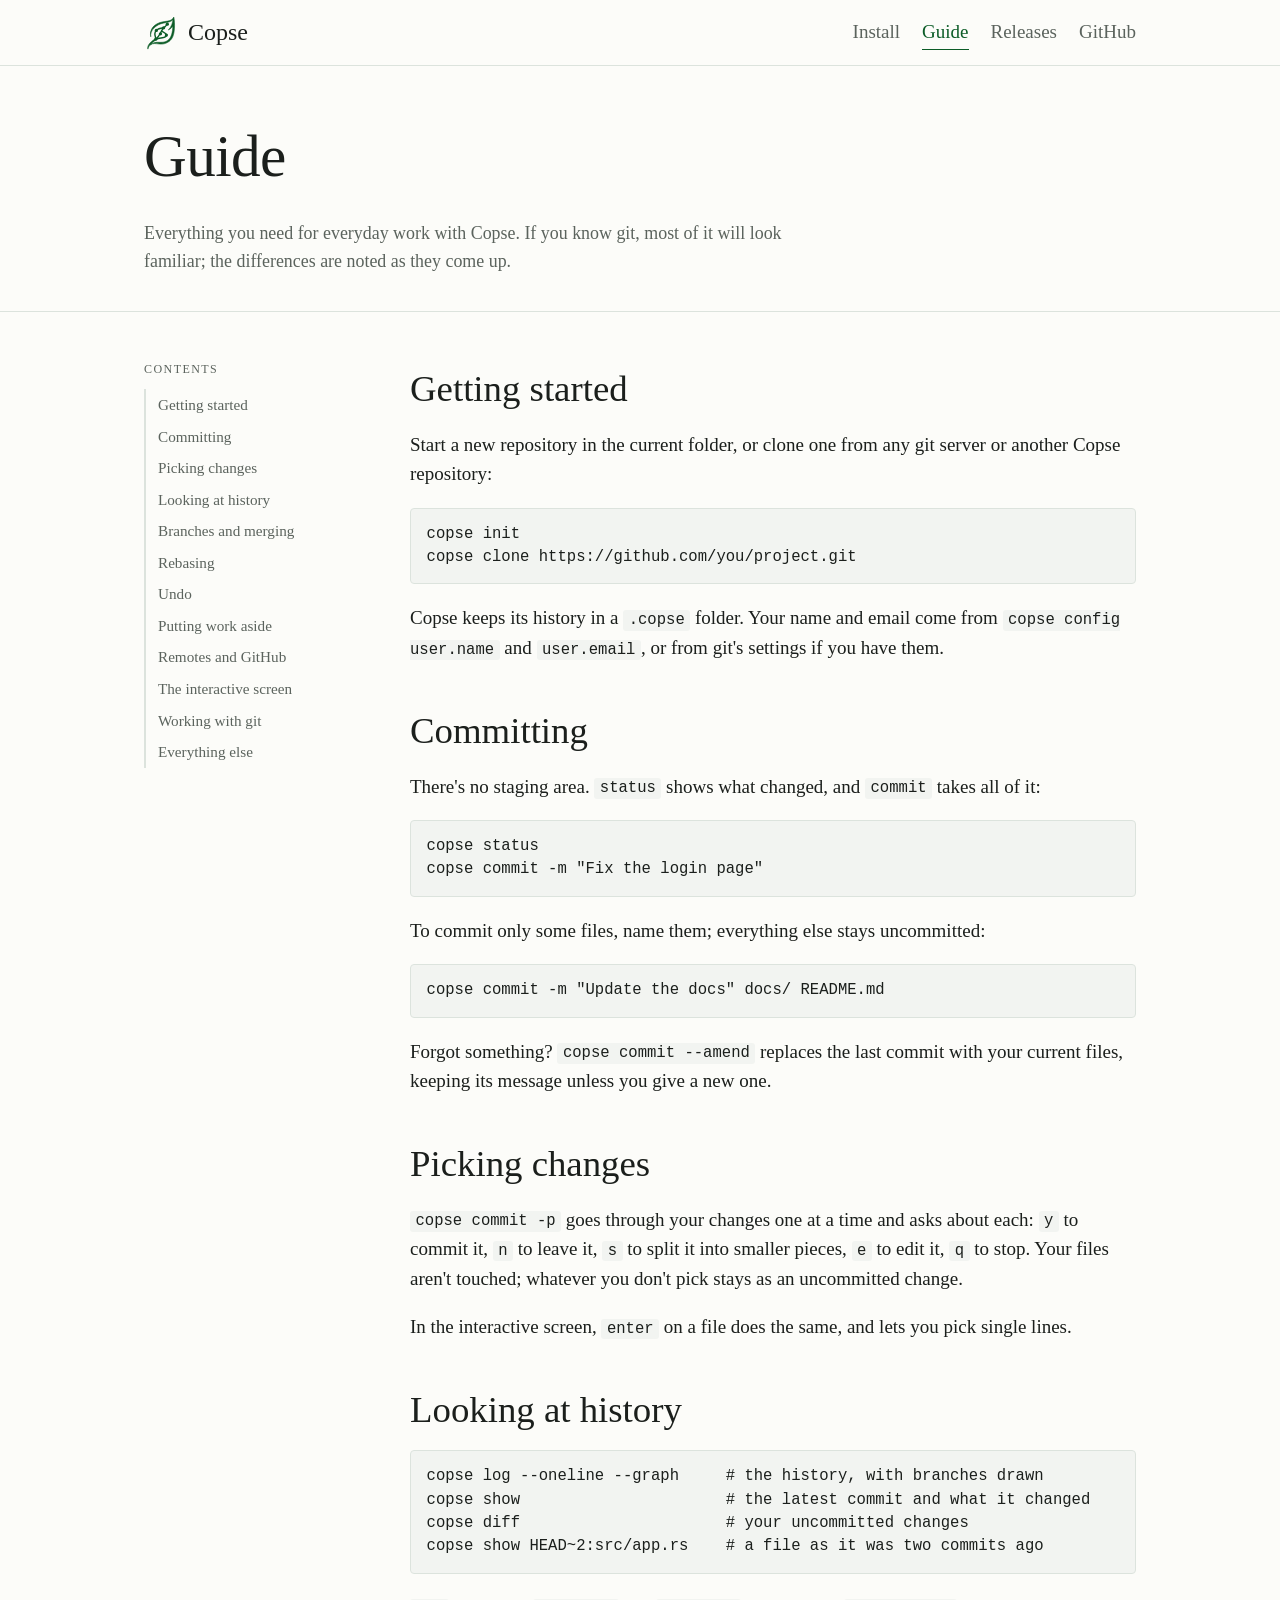
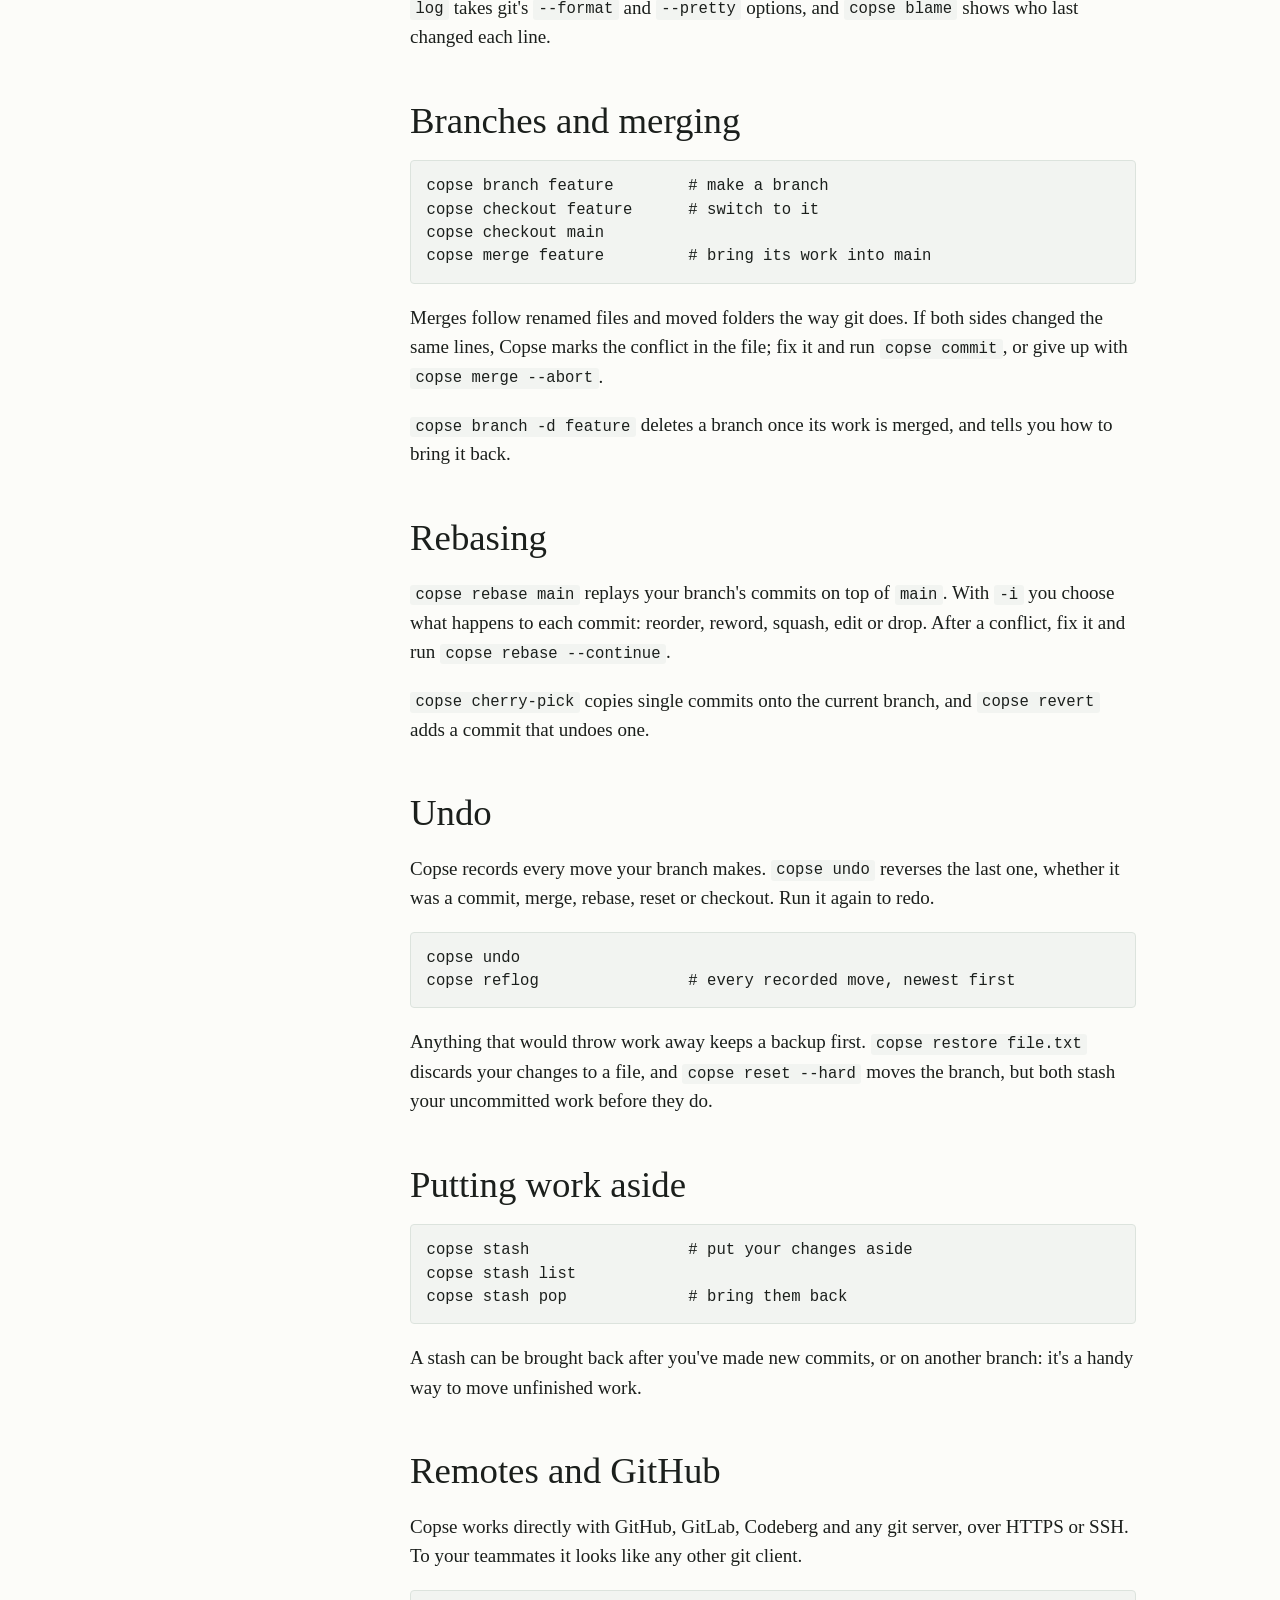
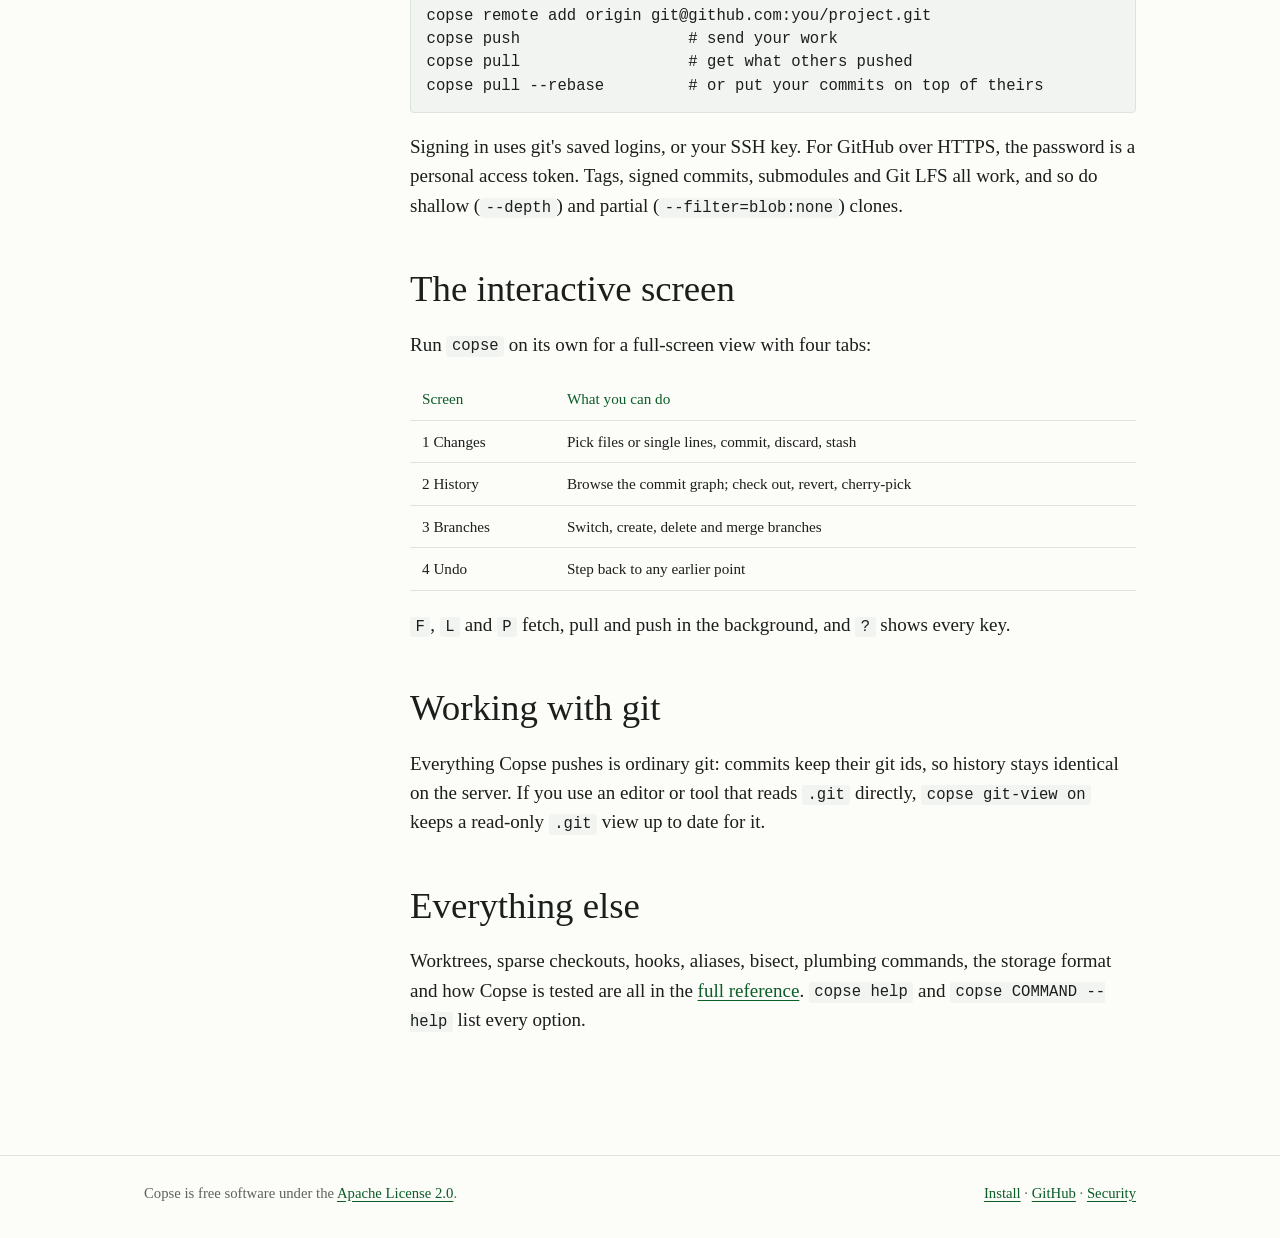
==== guide.html @ 491695b0 "Install, Guide and Releases pages; small hover animations and icons; always open at the top; copy bu" ====
<!doctype html>
<html lang="en">
<head>
  <meta charset="utf-8">
  <meta name="viewport" content="width=device-width, initial-scale=1">
  <title>Copse guide</title>
  <meta name="description" content="How to use Copse: committing, history, branches, merging, undo, remotes and GitHub, and the interactive screen.">
  <link rel="icon" href="images/favicon.svg" type="image/svg+xml">
  <link rel="stylesheet" href="style.css">
</head>
<body>

<header class="top">
  <div class="wrap top-row">
    <a class="brand" href="./"><img src="images/logo.svg" alt="" width="34" height="34"><span>Copse</span></a>
    <nav>
      <a href="install.html">Install</a>
      <a href="guide.html" aria-current="page">Guide</a>
      <a href="releases.html">Releases</a>
      <a href="https://github.com/Copse-SCM/copse">GitHub</a>
    </nav>
  </div>
</header>

<main>
  <section class="page-head">
    <div class="wrap">
      <h1>Guide</h1>
      <p>Everything you need for everyday work with Copse. If you know git, most of it will look familiar; the differences are noted as they come up.</p>
    </div>
  </section>

  <section class="page-body">
    <div class="wrap guide-row">
      <nav class="toc" aria-label="Contents">
        <p>Contents</p>
        <a href="#start">Getting started</a>
        <a href="#commit">Committing</a>
        <a href="#pick">Picking changes</a>
        <a href="#history">Looking at history</a>
        <a href="#branches">Branches and merging</a>
        <a href="#rebase">Rebasing</a>
        <a href="#undo">Undo</a>
        <a href="#stash">Putting work aside</a>
        <a href="#remotes">Remotes and GitHub</a>
        <a href="#screen">The interactive screen</a>
        <a href="#git">Working with git</a>
        <a href="#more">Everything else</a>
      </nav>

      <div class="guide">
        <section id="start">
          <h2>Getting started</h2>
          <p>Start a new repository in the current folder, or clone one from any git server or another Copse repository:</p>
          <pre class="copyable"><code>copse init
copse clone https://github.com/you/project.git</code></pre>
          <p>Copse keeps its history in a <code>.copse</code> folder. Your name and email come from <code>copse config user.name</code> and <code>user.email</code>, or from git's settings if you have them.</p>
        </section>

        <section id="commit">
          <h2>Committing</h2>
          <p>There's no staging area. <code>status</code> shows what changed, and <code>commit</code> takes all of it:</p>
          <pre class="copyable"><code>copse status
copse commit -m "Fix the login page"</code></pre>
          <p>To commit only some files, name them; everything else stays uncommitted:</p>
          <pre class="copyable"><code>copse commit -m "Update the docs" docs/ README.md</code></pre>
          <p>Forgot something? <code>copse commit --amend</code> replaces the last commit with your current files, keeping its message unless you give a new one.</p>
        </section>

        <section id="pick">
          <h2>Picking changes</h2>
          <p><code>copse commit -p</code> goes through your changes one at a time and asks about each: <code>y</code> to commit it, <code>n</code> to leave it, <code>s</code> to split it into smaller pieces, <code>e</code> to edit it, <code>q</code> to stop. Your files aren't touched; whatever you don't pick stays as an uncommitted change.</p>
          <p>In the interactive screen, <code>enter</code> on a file does the same, and lets you pick single lines.</p>
        </section>

        <section id="history">
          <h2>Looking at history</h2>
          <pre class="copyable"><code>copse log --oneline --graph     # the history, with branches drawn
copse show                      # the latest commit and what it changed
copse diff                      # your uncommitted changes
copse show HEAD~2:src/app.rs    # a file as it was two commits ago</code></pre>
          <p><code>log</code> takes git's <code>--format</code> and <code>--pretty</code> options, and <code>copse blame</code> shows who last changed each line.</p>
        </section>

        <section id="branches">
          <h2>Branches and merging</h2>
          <pre class="copyable"><code>copse branch feature        # make a branch
copse checkout feature      # switch to it
copse checkout main
copse merge feature         # bring its work into main</code></pre>
          <p>Merges follow renamed files and moved folders the way git does. If both sides changed the same lines, Copse marks the conflict in the file; fix it and run <code>copse commit</code>, or give up with <code>copse merge --abort</code>.</p>
          <p><code>copse branch -d feature</code> deletes a branch once its work is merged, and tells you how to bring it back.</p>
        </section>

        <section id="rebase">
          <h2>Rebasing</h2>
          <p><code>copse rebase main</code> replays your branch's commits on top of <code>main</code>. With <code>-i</code> you choose what happens to each commit: reorder, reword, squash, edit or drop. After a conflict, fix it and run <code>copse rebase --continue</code>.</p>
          <p><code>copse cherry-pick</code> copies single commits onto the current branch, and <code>copse revert</code> adds a commit that undoes one.</p>
        </section>

        <section id="undo">
          <h2>Undo</h2>
          <p>Copse records every move your branch makes. <code>copse undo</code> reverses the last one, whether it was a commit, merge, rebase, reset or checkout. Run it again to redo.</p>
          <pre class="copyable"><code>copse undo
copse reflog                # every recorded move, newest first</code></pre>
          <p>Anything that would throw work away keeps a backup first. <code>copse restore file.txt</code> discards your changes to a file, and <code>copse reset --hard</code> moves the branch, but both stash your uncommitted work before they do.</p>
        </section>

        <section id="stash">
          <h2>Putting work aside</h2>
          <pre class="copyable"><code>copse stash                 # put your changes aside
copse stash list
copse stash pop             # bring them back</code></pre>
          <p>A stash can be brought back after you've made new commits, or on another branch: it's a handy way to move unfinished work.</p>
        </section>

        <section id="remotes">
          <h2>Remotes and GitHub</h2>
          <p>Copse works directly with GitHub, GitLab, Codeberg and any git server, over HTTPS or SSH. To your teammates it looks like any other git client.</p>
          <pre class="copyable"><code>copse remote add origin git@github.com:you/project.git
copse push                  # send your work
copse pull                  # get what others pushed
copse pull --rebase         # or put your commits on top of theirs</code></pre>
          <p>Signing in uses git's saved logins, or your SSH key. For GitHub over HTTPS, the password is a personal access token. Tags, signed commits, submodules and Git LFS all work, and so do shallow (<code>--depth</code>) and partial (<code>--filter=blob:none</code>) clones.</p>
        </section>

        <section id="screen">
          <h2>The interactive screen</h2>
          <p>Run <code>copse</code> on its own for a full-screen view with four tabs:</p>
          <table>
            <tr><th>Screen</th><th>What you can do</th></tr>
            <tr><td>1 Changes</td><td>Pick files or single lines, commit, discard, stash</td></tr>
            <tr><td>2 History</td><td>Browse the commit graph; check out, revert, cherry-pick</td></tr>
            <tr><td>3 Branches</td><td>Switch, create, delete and merge branches</td></tr>
            <tr><td>4 Undo</td><td>Step back to any earlier point</td></tr>
          </table>
          <p><code>F</code>, <code>L</code> and <code>P</code> fetch, pull and push in the background, and <code>?</code> shows every key.</p>
        </section>

        <section id="git">
          <h2>Working with git</h2>
          <p>Everything Copse pushes is ordinary git: commits keep their git ids, so history stays identical on the server. If you use an editor or tool that reads <code>.git</code> directly, <code>copse git-view on</code> keeps a read-only <code>.git</code> view up to date for it.</p>
        </section>

        <section id="more">
          <h2>Everything else</h2>
          <p>Worktrees, sparse checkouts, hooks, aliases, bisect, plumbing commands, the storage format and how Copse is tested are all in the <a href="https://github.com/Copse-SCM/copse/blob/main/docs/guide.md">full reference</a>. <code>copse help</code> and <code>copse COMMAND --help</code> list every option.</p>
        </section>
      </div>
    </div>
  </section>
</main>

<footer>
  <div class="wrap foot-row">
    <p>Copse is free software under the <a href="https://github.com/Copse-SCM/copse/blob/main/LICENSE">Apache License 2.0</a>.</p>
    <p><a href="install.html">Install</a> · <a href="https://github.com/Copse-SCM/copse">GitHub</a> · <a href="https://github.com/Copse-SCM/copse/blob/main/SECURITY.md">Security</a></p>
  </div>
</footer>
<script src="site.js"></script>
</body>
</html>
---- style.css ----
/* copse: a light, serif design in the logo's greens. */
:root {
  --green: #0C5C27;
  --green-light: #3DBA6E;
  --green-wash: #EEF6F0;
  --ink: #1B1F1C;
  --muted: #5B635D;
  --rule: #DCE3DD;
  --paper: #FCFCF9;
  --code-bg: #F2F4F1;
  --serif: "Times New Roman", Times, "Liberation Serif", serif;
  --mono: ui-monospace, "SF Mono", Menlo, Consolas, monospace;
}

* { box-sizing: border-box; }

html { -webkit-text-size-adjust: 100%; }

body {
  margin: 0;
  background: var(--paper);
  color: var(--ink);
  font-family: var(--serif);
  font-size: 19px;
  line-height: 1.55;
}

a { color: var(--green); text-underline-offset: 3px; }
a:hover { color: var(--green-light); }

code, pre { font-family: var(--mono); font-size: 0.82em; }
code { background: var(--code-bg); padding: 0.08em 0.35em; border-radius: 3px; }
pre {
  background: var(--code-bg);
  border: 1px solid var(--rule);
  border-radius: 4px;
  padding: 0.9em 1em;
  overflow-x: auto;
  line-height: 1.5;
}
pre code { background: none; padding: 0; font-size: 1em; }

.wrap { max-width: 1040px; margin: 0 auto; padding: 0 24px; }

h1, h2, h3 { font-weight: normal; line-height: 1.15; margin: 0 0 0.5em; }
h1 { font-size: clamp(2.3rem, 5.4vw, 3.7rem); letter-spacing: -0.01em; }
h2 { font-size: clamp(1.7rem, 3.2vw, 2.3rem); }
h3 { font-size: 1.25rem; color: var(--green); }

/* Header */
.top { border-bottom: 1px solid var(--rule); background: var(--paper); }
.top-row { display: flex; align-items: center; justify-content: space-between; gap: 16px; padding-top: 14px; padding-bottom: 14px; flex-wrap: wrap; }
.brand { display: flex; align-items: center; gap: 10px; text-decoration: none; color: var(--ink); font-size: 1.5rem; }
.brand:hover { color: var(--ink); }
.top nav { display: flex; gap: 22px; flex-wrap: wrap; }
.top nav a { text-decoration: none; color: var(--muted); }
.top nav a:hover { color: var(--green); }

/* Hero */
.hero { padding: 80px 0 72px; border-bottom: 1px solid var(--rule); }
.kicker { text-transform: uppercase; letter-spacing: 0.14em; font-size: 0.8rem; color: var(--green); margin: 0 0 18px; }
.lede { max-width: 640px; font-size: 1.2rem; color: var(--muted); margin: 0 0 28px; }
.install-line code {
  display: inline-block;
  font-size: 1rem;
  padding: 0.6em 0.9em;
  border: 1px solid var(--rule);
  border-left: 3px solid var(--green);
  background: #fff;
}
.actions { display: flex; gap: 12px; flex-wrap: wrap; margin: 26px 0 18px; }
.button {
  display: inline-block;
  padding: 0.55em 1.2em;
  border-radius: 3px;
  background: var(--green);
  color: #fff;
  text-decoration: none;
  border: 1px solid var(--green);
}
.button:hover { background: #0a4a20; color: #fff; }
.button.quiet { background: transparent; color: var(--green); }
.button.quiet:hover { background: var(--green-wash); color: var(--green); }
.fine { font-size: 0.9rem; color: var(--muted); margin: 0; }

/* Features */
.features { padding: 72px 0; border-bottom: 1px solid var(--rule); }
.grid { display: grid; grid-template-columns: repeat(auto-fit, minmax(200px, 1fr)); gap: 36px 36px; margin-top: 28px; }
.grid p { margin: 0; color: var(--muted); }

/* The illustrated history section (the only place a graph appears) */
.history { padding: 72px 0; background: var(--green-wash); border-bottom: 1px solid var(--rule); }
.history-row { display: grid; grid-template-columns: minmax(220px, 300px) 1fr; gap: 56px; align-items: center; }
.graph { margin: 0; }
.graph svg { width: 100%; height: auto; display: block; }
.graph .line { fill: none; stroke-width: 5; stroke-linecap: round; }
.graph .main { stroke: var(--green); }
.graph .branch { stroke: var(--green-light); }
.graph .dot { fill: var(--green); }
.graph .dot.soft { fill: var(--green-light); }
.graph .dot.ring { fill: var(--paper); stroke: var(--green); stroke-width: 5; }
.graph text { font-family: var(--serif); font-size: 15px; fill: var(--ink); }
.history-text p { color: var(--muted); max-width: 560px; }

/* Install */
.install { padding: 72px 0 80px; }
.install-grid { display: grid; grid-template-columns: repeat(auto-fit, minmax(260px, 1fr)); gap: 32px 40px; margin-top: 28px; }
.install-grid p { color: var(--muted); margin: 0 0 0.6em; }
.install-grid .note { font-size: 0.9rem; }
.install-grid pre { white-space: pre-wrap; overflow-wrap: anywhere; }
.tour-title { margin-top: 48px; }
.tour .c { color: #6E7A71; }

/* Footer */
footer { border-top: 1px solid var(--rule); color: var(--muted); font-size: 0.92rem; }
.foot-row { display: flex; justify-content: space-between; gap: 16px; flex-wrap: wrap; padding-top: 26px; padding-bottom: 34px; }
.foot-row p { margin: 0; }

@media (max-width: 720px) {
  body { font-size: 18px; }
  .hero { padding: 56px 0 52px; }
  .history-row { grid-template-columns: 1fr; gap: 28px; }
  .graph { max-width: 240px; }
  .install-line code { font-size: 0.85rem; }
}

/* ---------------------------------------------------------------- motion */
/* Small, quick, and off for people who ask for less motion. */
a, .button, .card, .grid article, .icon { transition: color .18s ease, background-color .18s ease, border-color .18s ease, transform .18s ease, box-shadow .18s ease; }
.button:hover { transform: translateY(-1px); box-shadow: 0 3px 10px rgba(12, 92, 39, .18); }
.button:active { transform: translateY(0); box-shadow: none; }
.top nav a { position: relative; padding-bottom: 2px; }
.top nav a::after { content: ""; position: absolute; left: 0; right: 100%; bottom: -2px; height: 1px; background: var(--green); transition: right .2s ease; }
.top nav a:hover::after, .top nav a[aria-current="page"]::after { right: 0; }
.top nav a[aria-current="page"] { color: var(--green); }
.grid article { padding: 18px; margin: -18px; border-radius: 6px; }
.grid article:hover { background: #fff; box-shadow: 0 2px 14px rgba(27, 31, 28, .07); transform: translateY(-2px); }
.grid article:hover .icon { color: var(--green-light); transform: rotate(-6deg); }
.brand img { transition: transform .35s ease; }
.brand:hover img { transform: rotate(-12deg); }
.copyable { position: relative; }
.copy { position: absolute; top: 8px; right: 8px; font: 13px var(--serif); color: var(--muted); background: #fff; border: 1px solid var(--rule); border-radius: 3px; padding: 2px 8px; cursor: pointer; opacity: 0; transition: opacity .15s ease, color .15s ease; }
.copyable:hover .copy, .copy:focus { opacity: 1; }
.copy:hover { color: var(--green); }
@media (prefers-reduced-motion: reduce) {
  *, *::after { transition: none !important; animation: none !important; }
}

/* ---------------------------------------------------------------- icons */
.icon { width: 28px; height: 28px; color: var(--green); display: block; margin-bottom: 10px; }
.icon.small { width: 20px; height: 20px; display: inline-block; vertical-align: -4px; margin: 0 6px 0 0; }
.icon * { fill: none; stroke: currentColor; stroke-width: 1.6; stroke-linecap: round; stroke-linejoin: round; }

/* ---------------------------------------------------------------- inner pages */
.page-head { padding: 56px 0 36px; border-bottom: 1px solid var(--rule); }
.page-head p { color: var(--muted); max-width: 640px; font-size: 1.12rem; margin: 0; }
.page-body { padding: 48px 0 80px; }
.page-body h2 { margin-top: 1.6em; }
.page-body h2:first-child { margin-top: 0; }
.page-body p, .page-body li { color: var(--ink); }
.page-body .muted { color: var(--muted); }
.cards { display: grid; grid-template-columns: repeat(auto-fit, minmax(260px, 1fr)); gap: 24px; margin: 24px 0 8px; }
.card { border: 1px solid var(--rule); border-radius: 6px; padding: 22px; background: #fff; }
.card:hover { border-color: var(--green-light); box-shadow: 0 2px 14px rgba(27, 31, 28, .07); transform: translateY(-2px); }
.card h3 { display: flex; align-items: center; gap: 4px; }
.card pre { white-space: pre-wrap; overflow-wrap: anywhere; margin-bottom: 0; }
.note-box { border-left: 3px solid var(--green-light); background: var(--green-wash); padding: 14px 18px; border-radius: 0 4px 4px 0; margin: 20px 0; }
.note-box p { margin: 0; }
table { border-collapse: collapse; width: 100%; margin: 16px 0; font-size: .95rem; }
th, td { text-align: left; padding: 9px 12px; border-bottom: 1px solid var(--rule); vertical-align: top; }
th { font-weight: normal; color: var(--green); }
td code { white-space: nowrap; }

/* The guide: contents on the left, text on the right. */
.guide-row { display: grid; grid-template-columns: 210px 1fr; gap: 56px; }
.toc { position: sticky; top: 24px; align-self: start; font-size: .95rem; }
.toc p { text-transform: uppercase; letter-spacing: .12em; font-size: .75rem; color: var(--muted); margin: 0 0 10px; }
.toc a { display: block; padding: 4px 0 4px 12px; border-left: 2px solid var(--rule); color: var(--muted); text-decoration: none; }
.toc a:hover { color: var(--green); border-left-color: var(--green-light); padding-left: 16px; }
.guide h2 { scroll-margin-top: 20px; padding-top: 8px; }
.guide section { margin-bottom: 40px; }

/* Releases */
.release { border: 1px solid var(--rule); border-radius: 6px; padding: 26px; background: #fff; margin-bottom: 24px; }
.release header { display: flex; justify-content: space-between; align-items: baseline; gap: 12px; flex-wrap: wrap; margin-bottom: 8px; }
.release h2 { margin: 0; }
.tag { display: inline-block; font-size: .8rem; letter-spacing: .06em; text-transform: uppercase; color: var(--green); border: 1px solid var(--green-light); border-radius: 20px; padding: 1px 10px; }
.tag.dev { color: var(--muted); border-color: var(--rule); }
.downloads { list-style: none; padding: 0; margin: 14px 0 0; display: grid; gap: 8px; }
.downloads a { display: flex; align-items: center; gap: 8px; text-decoration: none; padding: 8px 12px; border: 1px solid var(--rule); border-radius: 4px; }
.downloads a:hover { border-color: var(--green-light); background: var(--green-wash); }
.downloads .size { margin-left: auto; color: var(--muted); font-size: .85rem; }

@media (max-width: 820px) {
  .guide-row { grid-template-columns: 1fr; gap: 24px; }
  .toc { position: static; display: flex; flex-wrap: wrap; gap: 4px 14px; }
  .toc p { width: 100%; }
  .toc a { border-left: 0; padding: 2px 0; }
  .toc a:hover { padding-left: 0; }
}
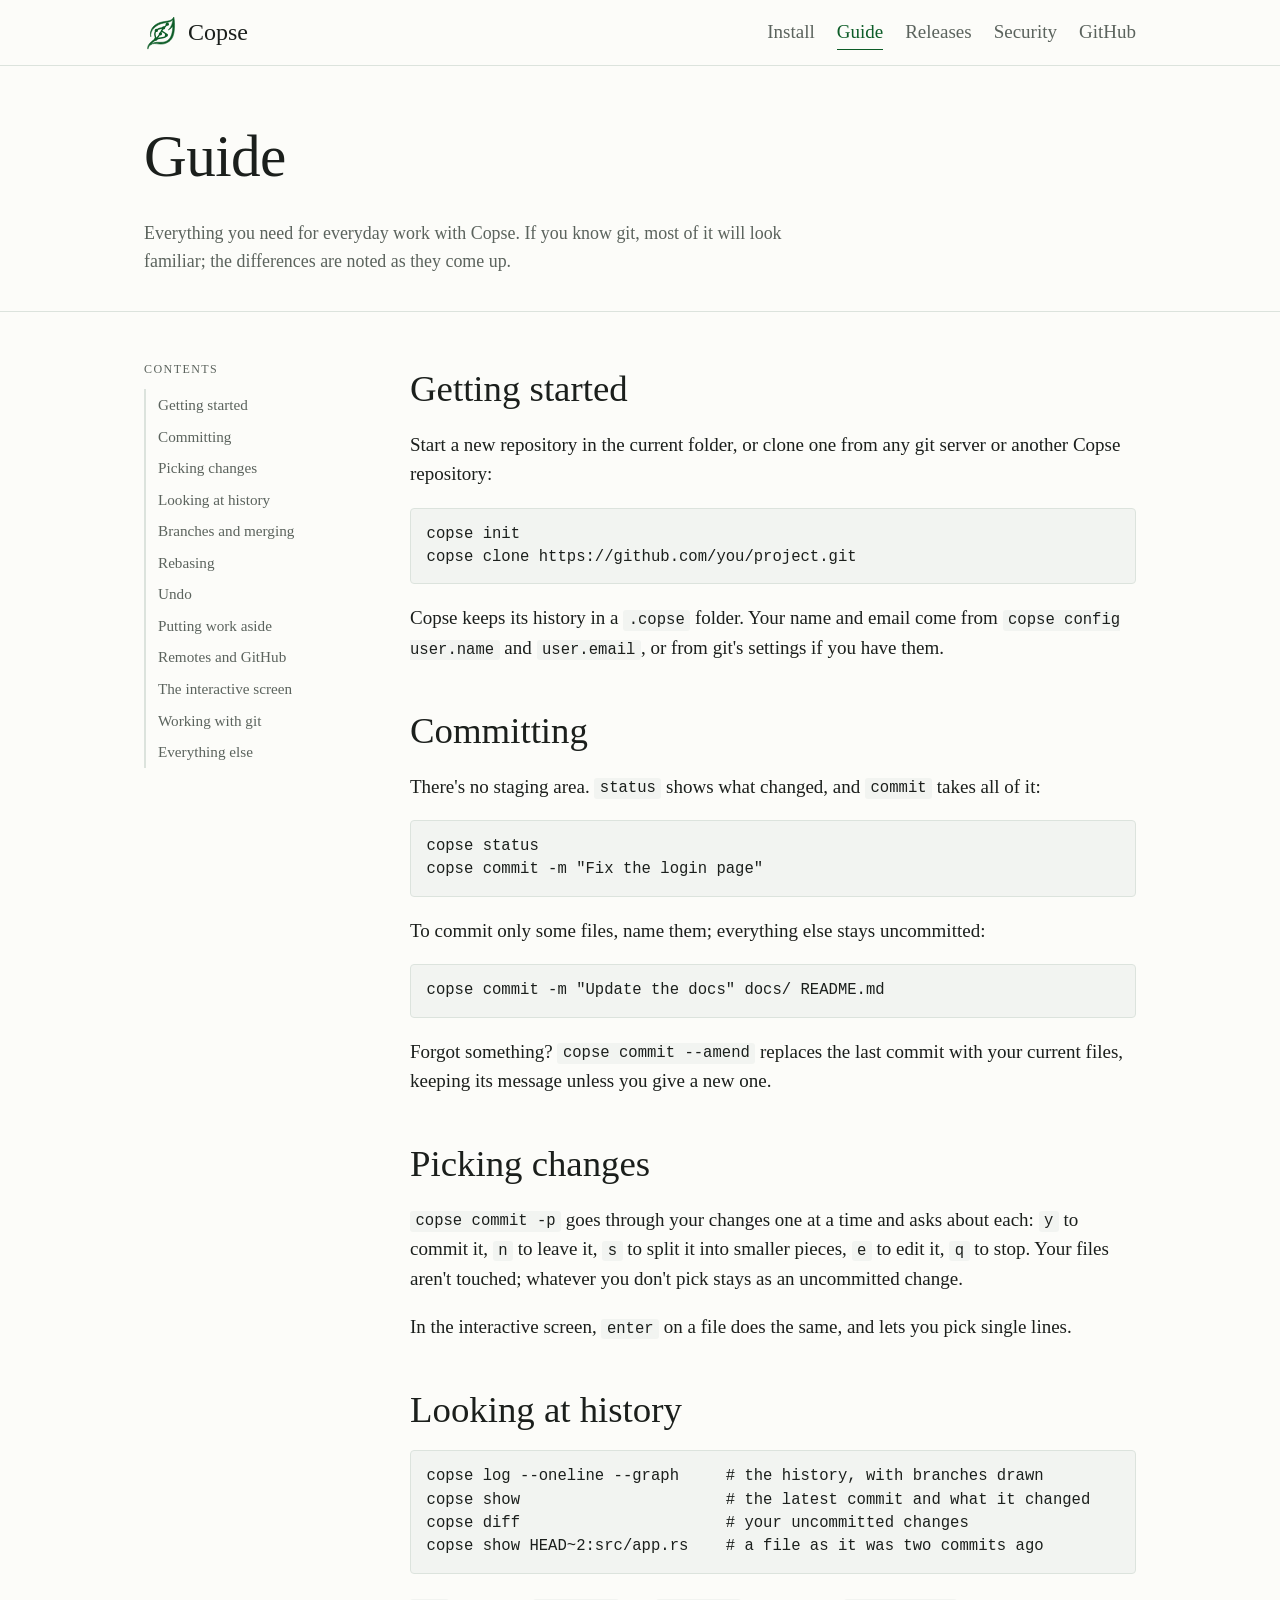
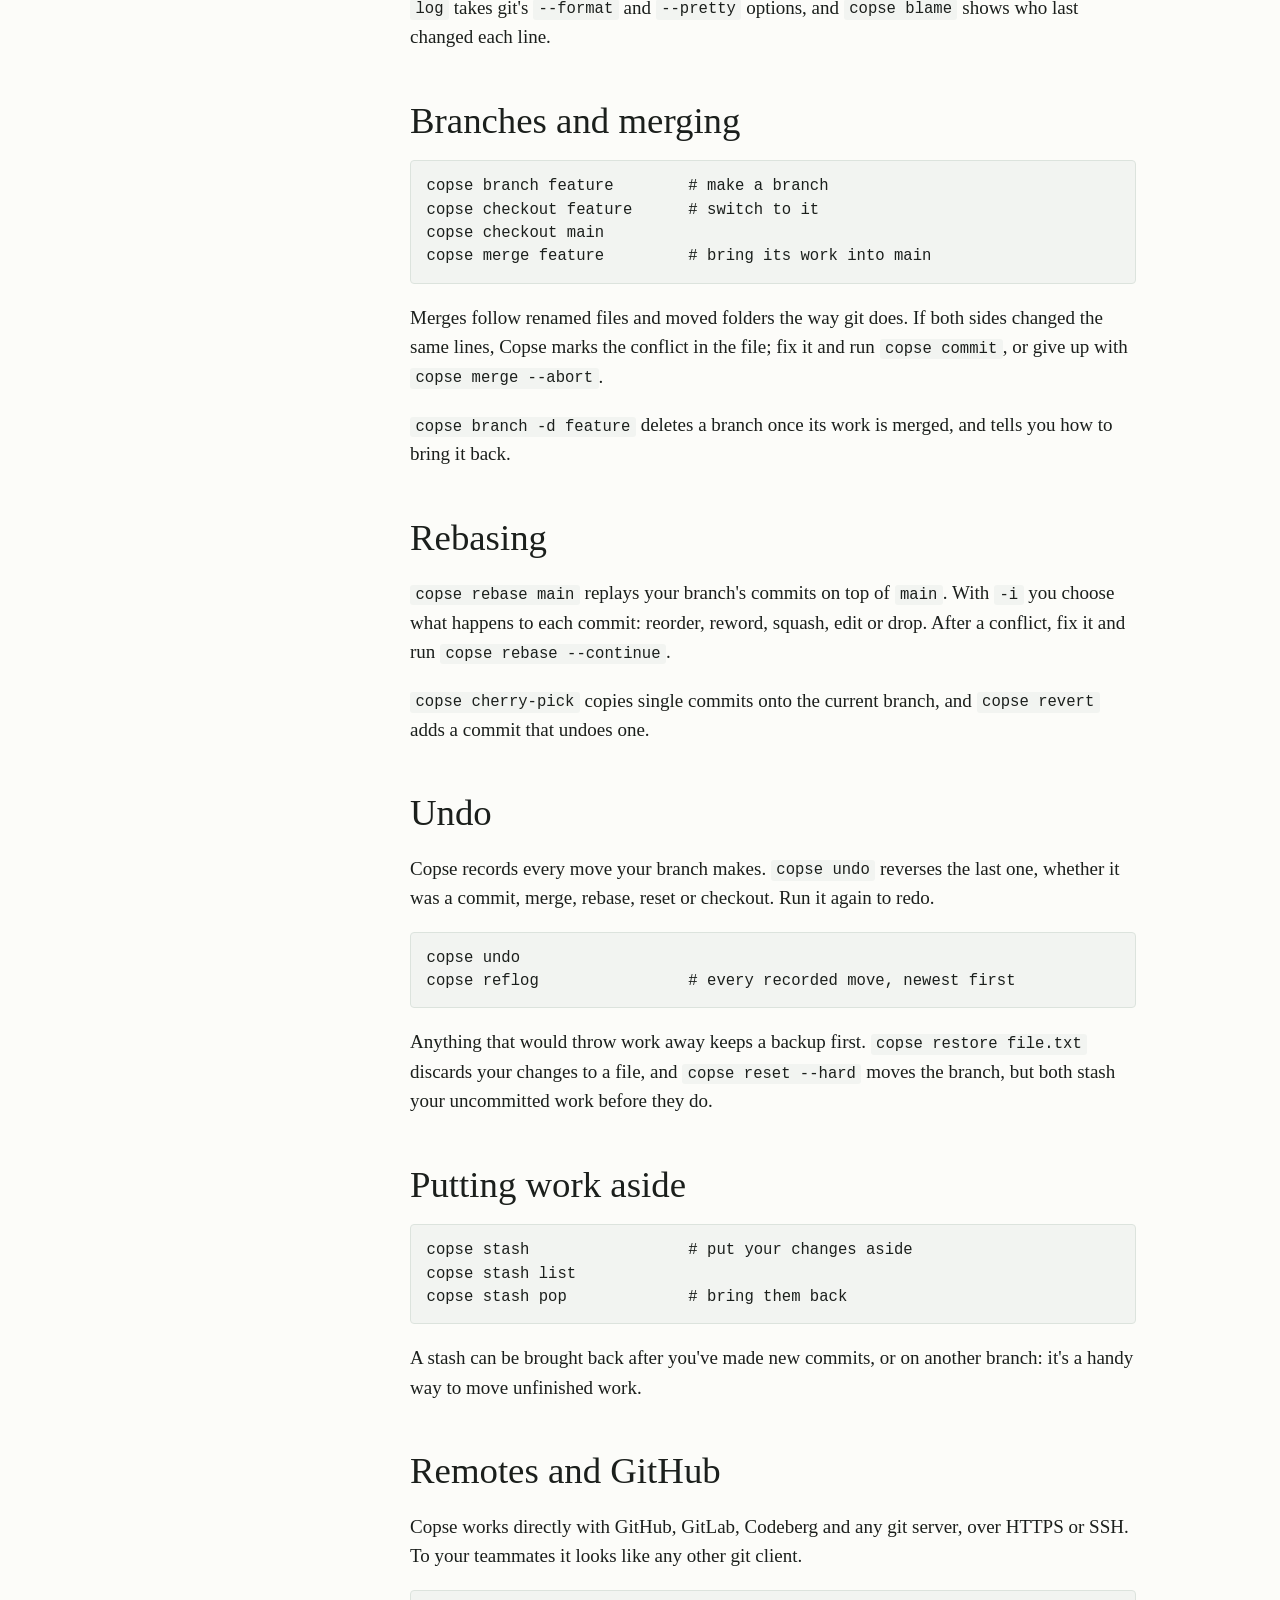
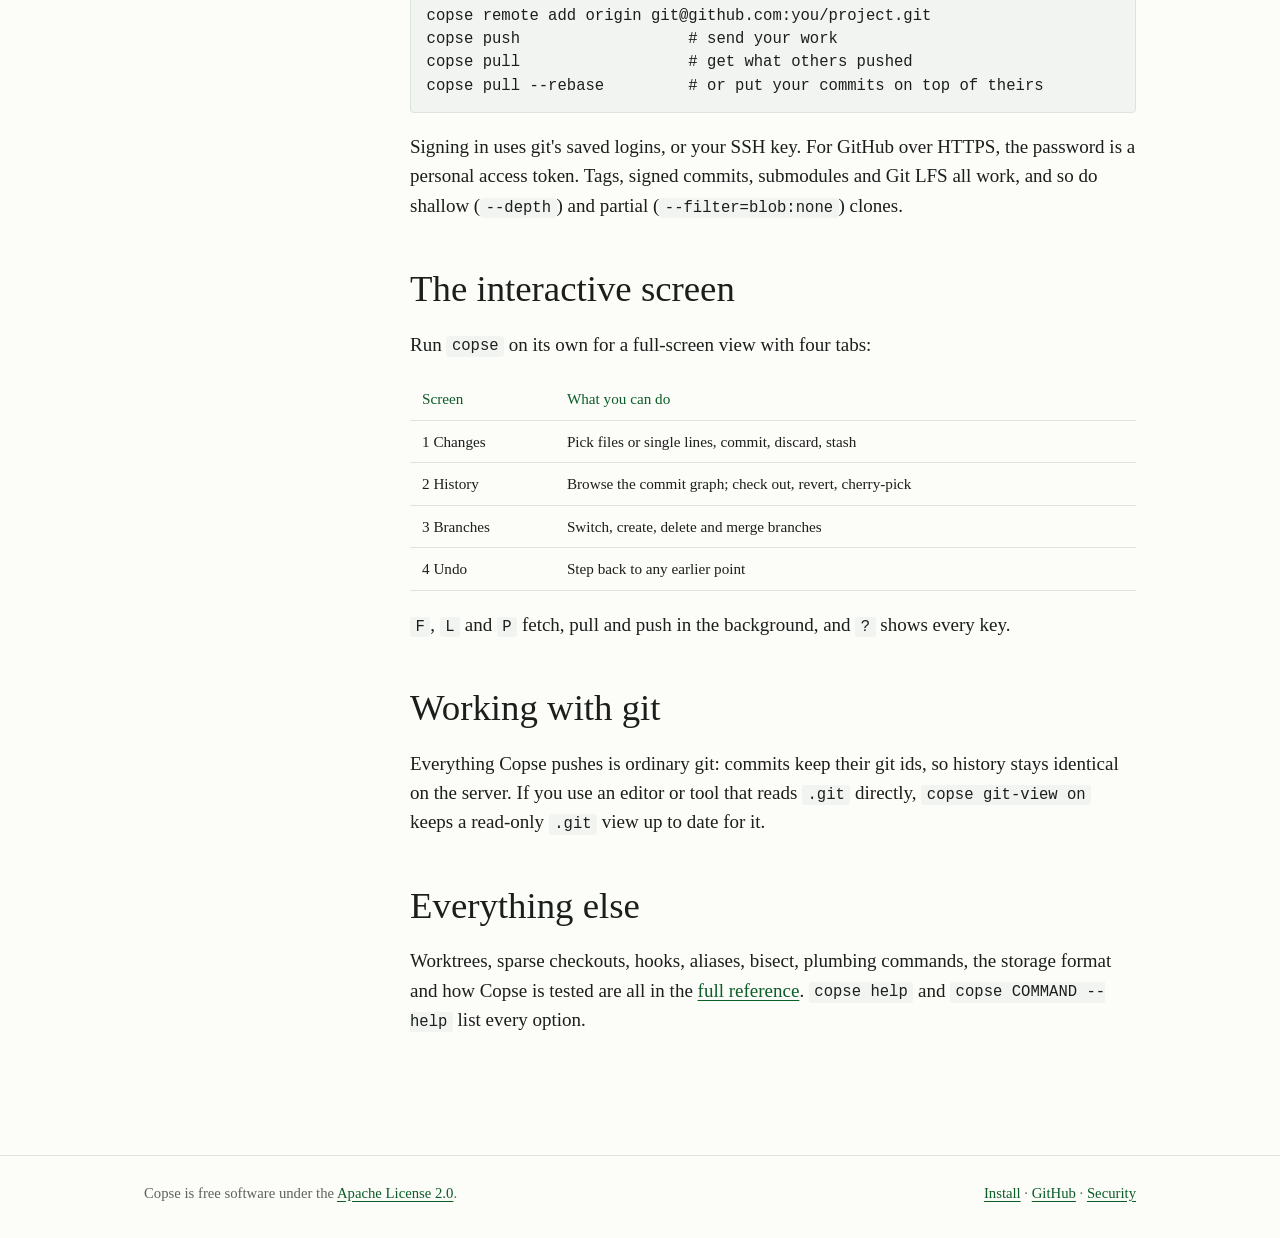
==== commit 33551068: "A security page: how Copse protects your work, checking downloads, signing, and reporting a problem" ====
--- a/guide.html
+++ b/guide.html
@@ -17,6 +17,7 @@
       <a href="install.html">Install</a>
       <a href="guide.html" aria-current="page">Guide</a>
       <a href="releases.html">Releases</a>
+      <a href="security.html">Security</a>
       <a href="https://github.com/Copse-SCM/copse">GitHub</a>
     </nav>
   </div>
@@ -154,7 +155,7 @@
 <footer>
   <div class="wrap foot-row">
     <p>Copse is free software under the <a href="https://github.com/Copse-SCM/copse/blob/main/LICENSE">Apache License 2.0</a>.</p>
-    <p><a href="install.html">Install</a> · <a href="https://github.com/Copse-SCM/copse">GitHub</a> · <a href="https://github.com/Copse-SCM/copse/blob/main/SECURITY.md">Security</a></p>
+    <p><a href="install.html">Install</a> · <a href="https://github.com/Copse-SCM/copse">GitHub</a> · <a href="security.html">Security</a></p>
   </div>
 </footer>
 <script src="site.js"></script>
--- a/style.css
+++ b/style.css
@@ -198,3 +198,7 @@
   .toc a { border-left: 0; padding: 2px 0; }
   .toc a:hover { padding-left: 0; }
 }
+
+@media (max-width: 480px) {
+  .top nav { gap: 6px 16px; font-size: .95rem; }
+}
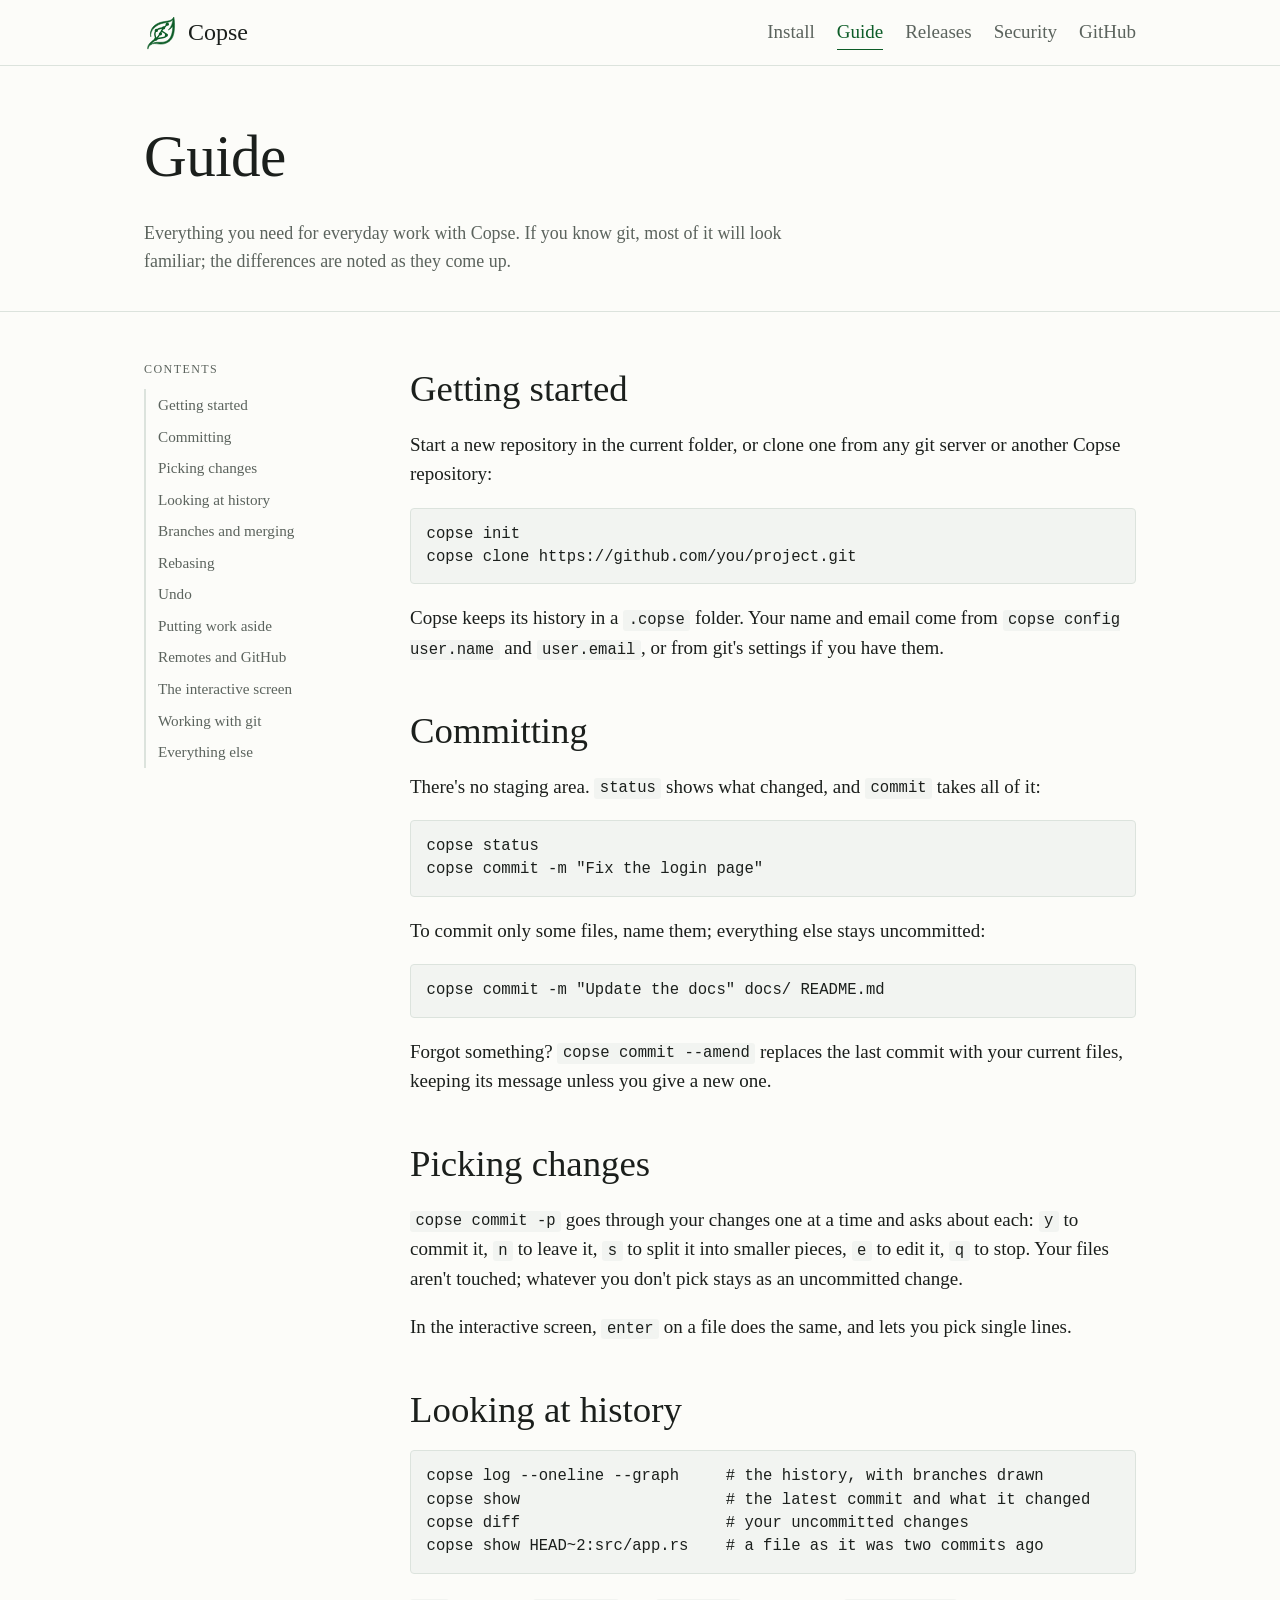
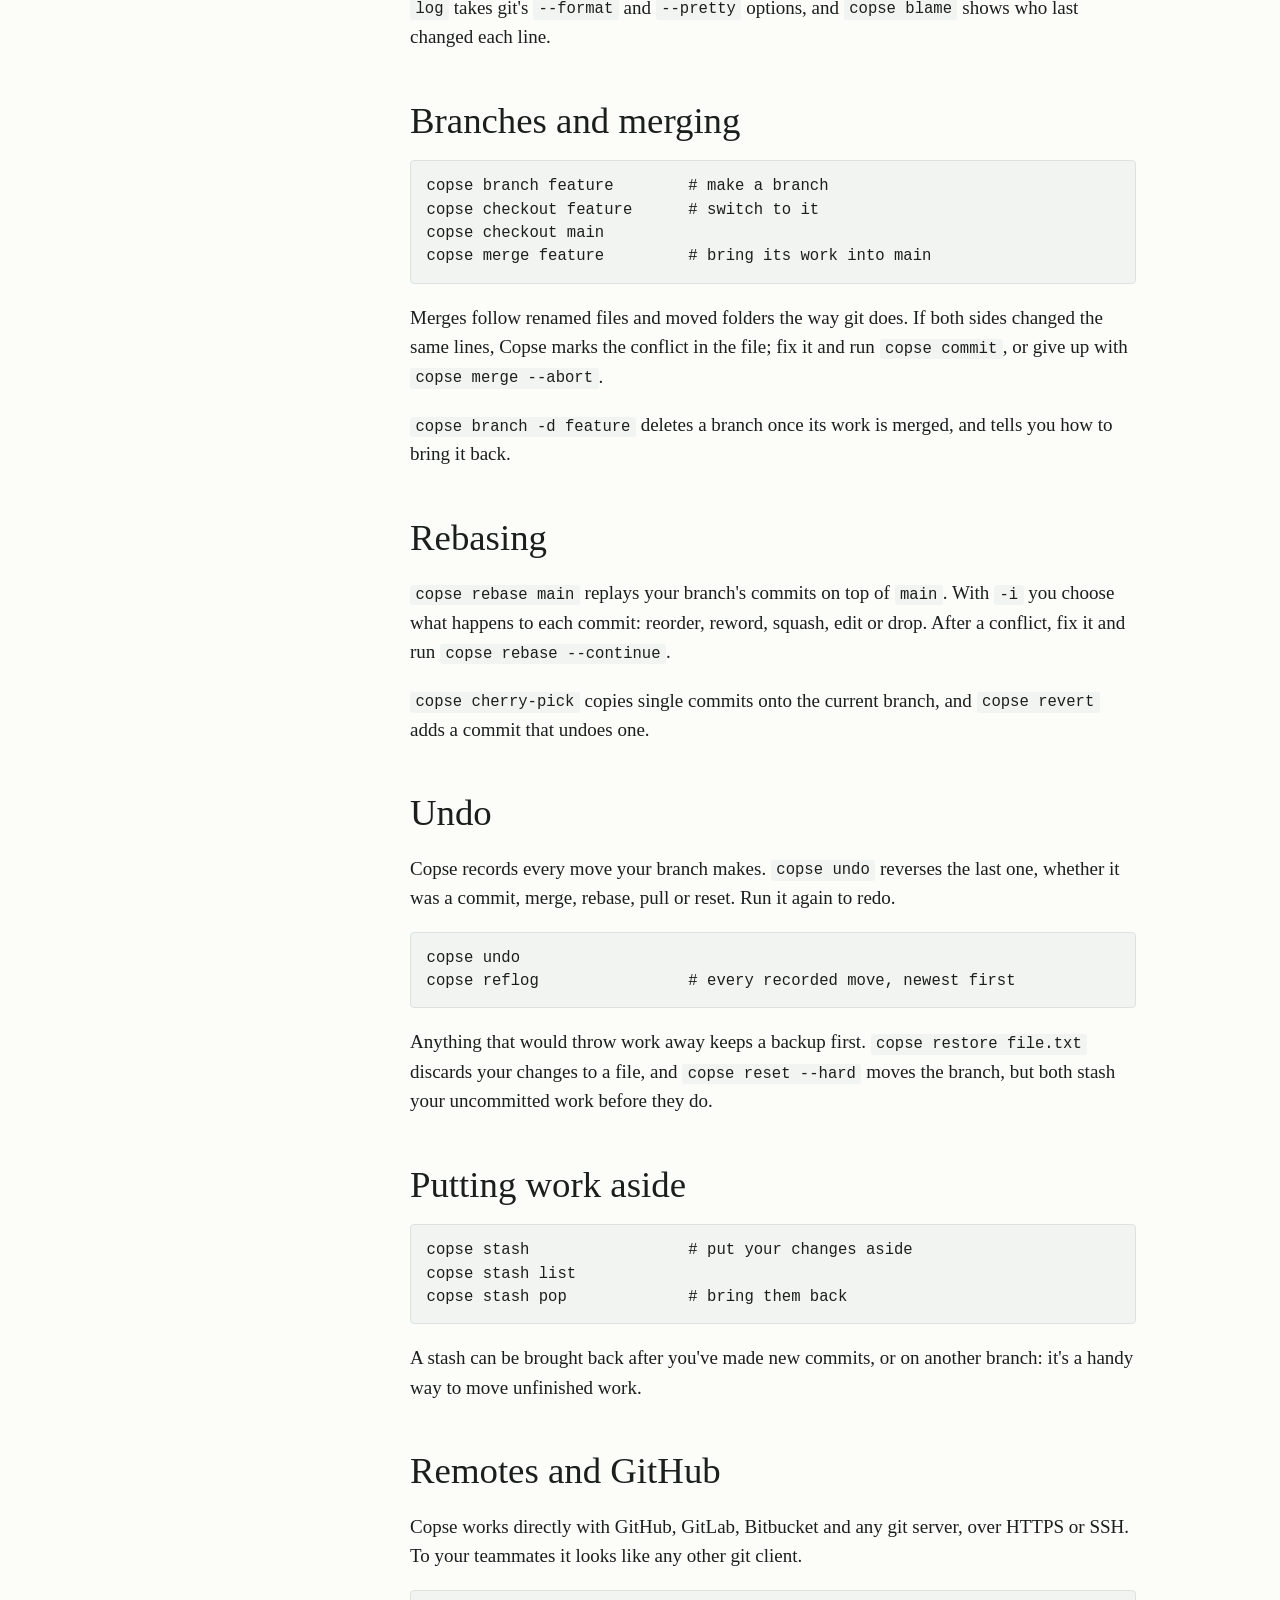
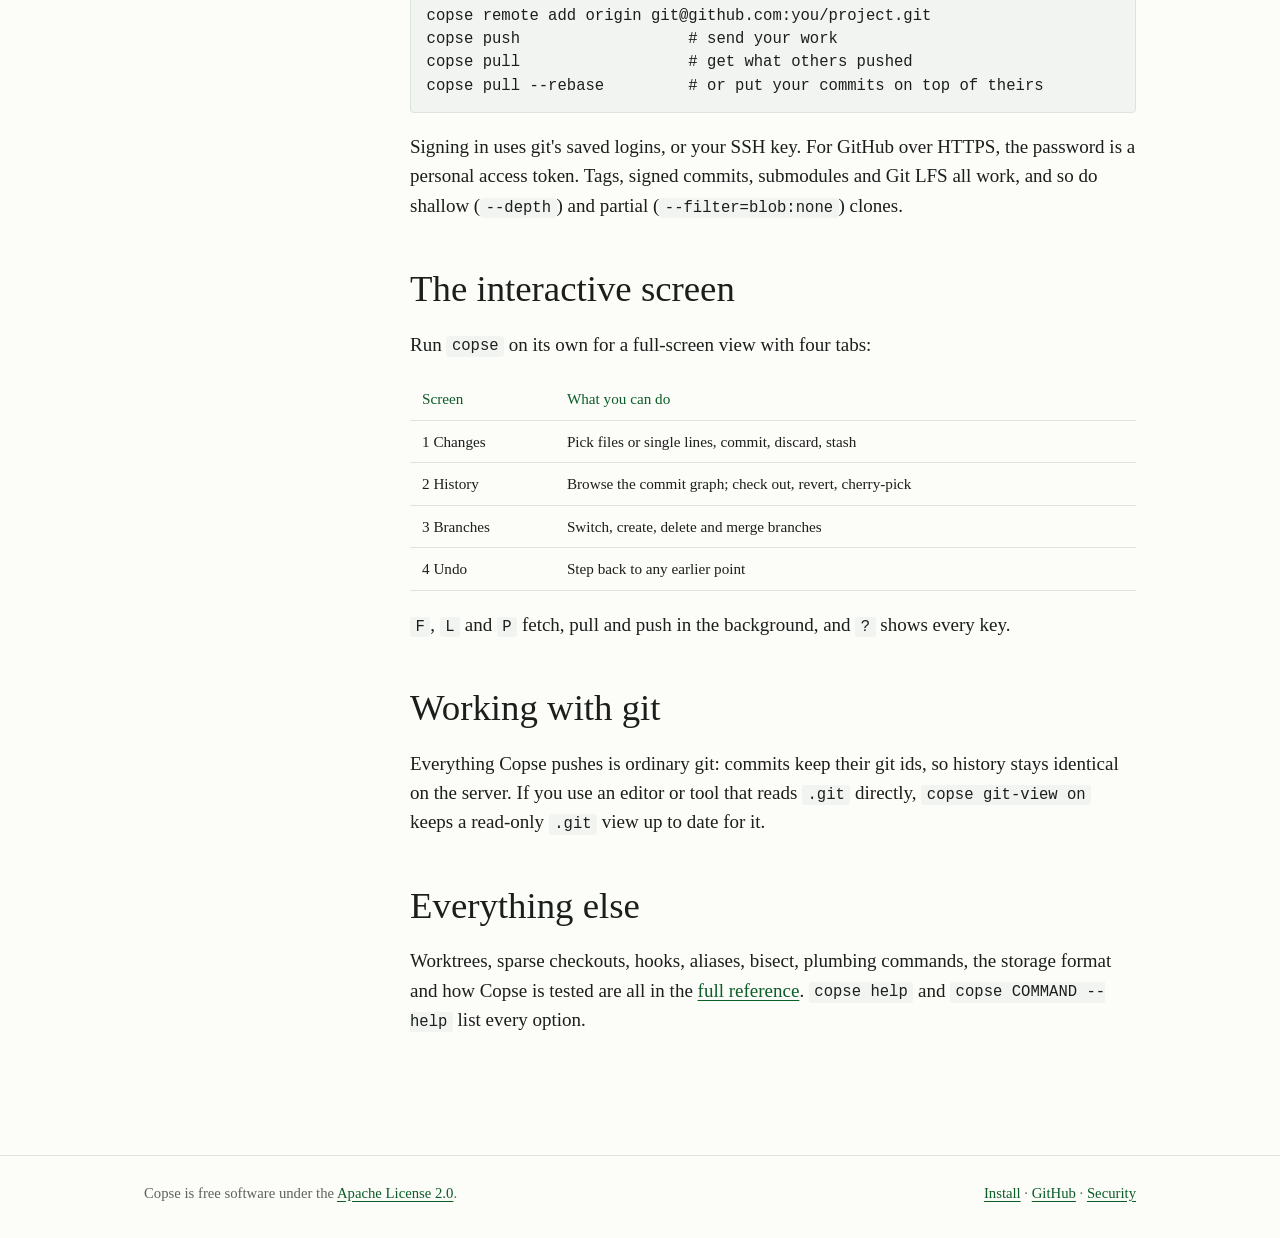
==== commit 81f41c16: "Fix wrong claims and phone layout - undo reverses the last commit, merge, rebase, pull or reset; it " ====
--- a/guide.html
+++ b/guide.html
@@ -101,7 +101,7 @@
 
         <section id="undo">
           <h2>Undo</h2>
-          <p>Copse records every move your branch makes. <code>copse undo</code> reverses the last one, whether it was a commit, merge, rebase, reset or checkout. Run it again to redo.</p>
+          <p>Copse records every move your branch makes. <code>copse undo</code> reverses the last one, whether it was a commit, merge, rebase, pull or reset. Run it again to redo.</p>
           <pre class="copyable"><code>copse undo
 copse reflog                # every recorded move, newest first</code></pre>
           <p>Anything that would throw work away keeps a backup first. <code>copse restore file.txt</code> discards your changes to a file, and <code>copse reset --hard</code> moves the branch, but both stash your uncommitted work before they do.</p>
@@ -117,7 +117,7 @@
 
         <section id="remotes">
           <h2>Remotes and GitHub</h2>
-          <p>Copse works directly with GitHub, GitLab, Codeberg and any git server, over HTTPS or SSH. To your teammates it looks like any other git client.</p>
+          <p>Copse works directly with GitHub, GitLab, Bitbucket and any git server, over HTTPS or SSH. To your teammates it looks like any other git client.</p>
           <pre class="copyable"><code>copse remote add origin git@github.com:you/project.git
 copse push                  # send your work
 copse pull                  # get what others pushed
--- a/style.css
+++ b/style.css
@@ -170,9 +170,10 @@
 th, td { text-align: left; padding: 9px 12px; border-bottom: 1px solid var(--rule); vertical-align: top; }
 th { font-weight: normal; color: var(--green); }
 td code { white-space: nowrap; }
+.table-scroll { overflow-x: auto; }
 
 /* The guide: contents on the left, text on the right. */
-.guide-row { display: grid; grid-template-columns: 210px 1fr; gap: 56px; }
+.guide-row { display: grid; grid-template-columns: 210px minmax(0, 1fr); gap: 56px; }
 .toc { position: sticky; top: 24px; align-self: start; font-size: .95rem; }
 .toc p { text-transform: uppercase; letter-spacing: .12em; font-size: .75rem; color: var(--muted); margin: 0 0 10px; }
 .toc a { display: block; padding: 4px 0 4px 12px; border-left: 2px solid var(--rule); color: var(--muted); text-decoration: none; }
@@ -192,7 +193,7 @@
 .downloads .size { margin-left: auto; color: var(--muted); font-size: .85rem; }
 
 @media (max-width: 820px) {
-  .guide-row { grid-template-columns: 1fr; gap: 24px; }
+  .guide-row { grid-template-columns: minmax(0, 1fr); gap: 24px; }
   .toc { position: static; display: flex; flex-wrap: wrap; gap: 4px 14px; }
   .toc p { width: 100%; }
   .toc a { border-left: 0; padding: 2px 0; }
